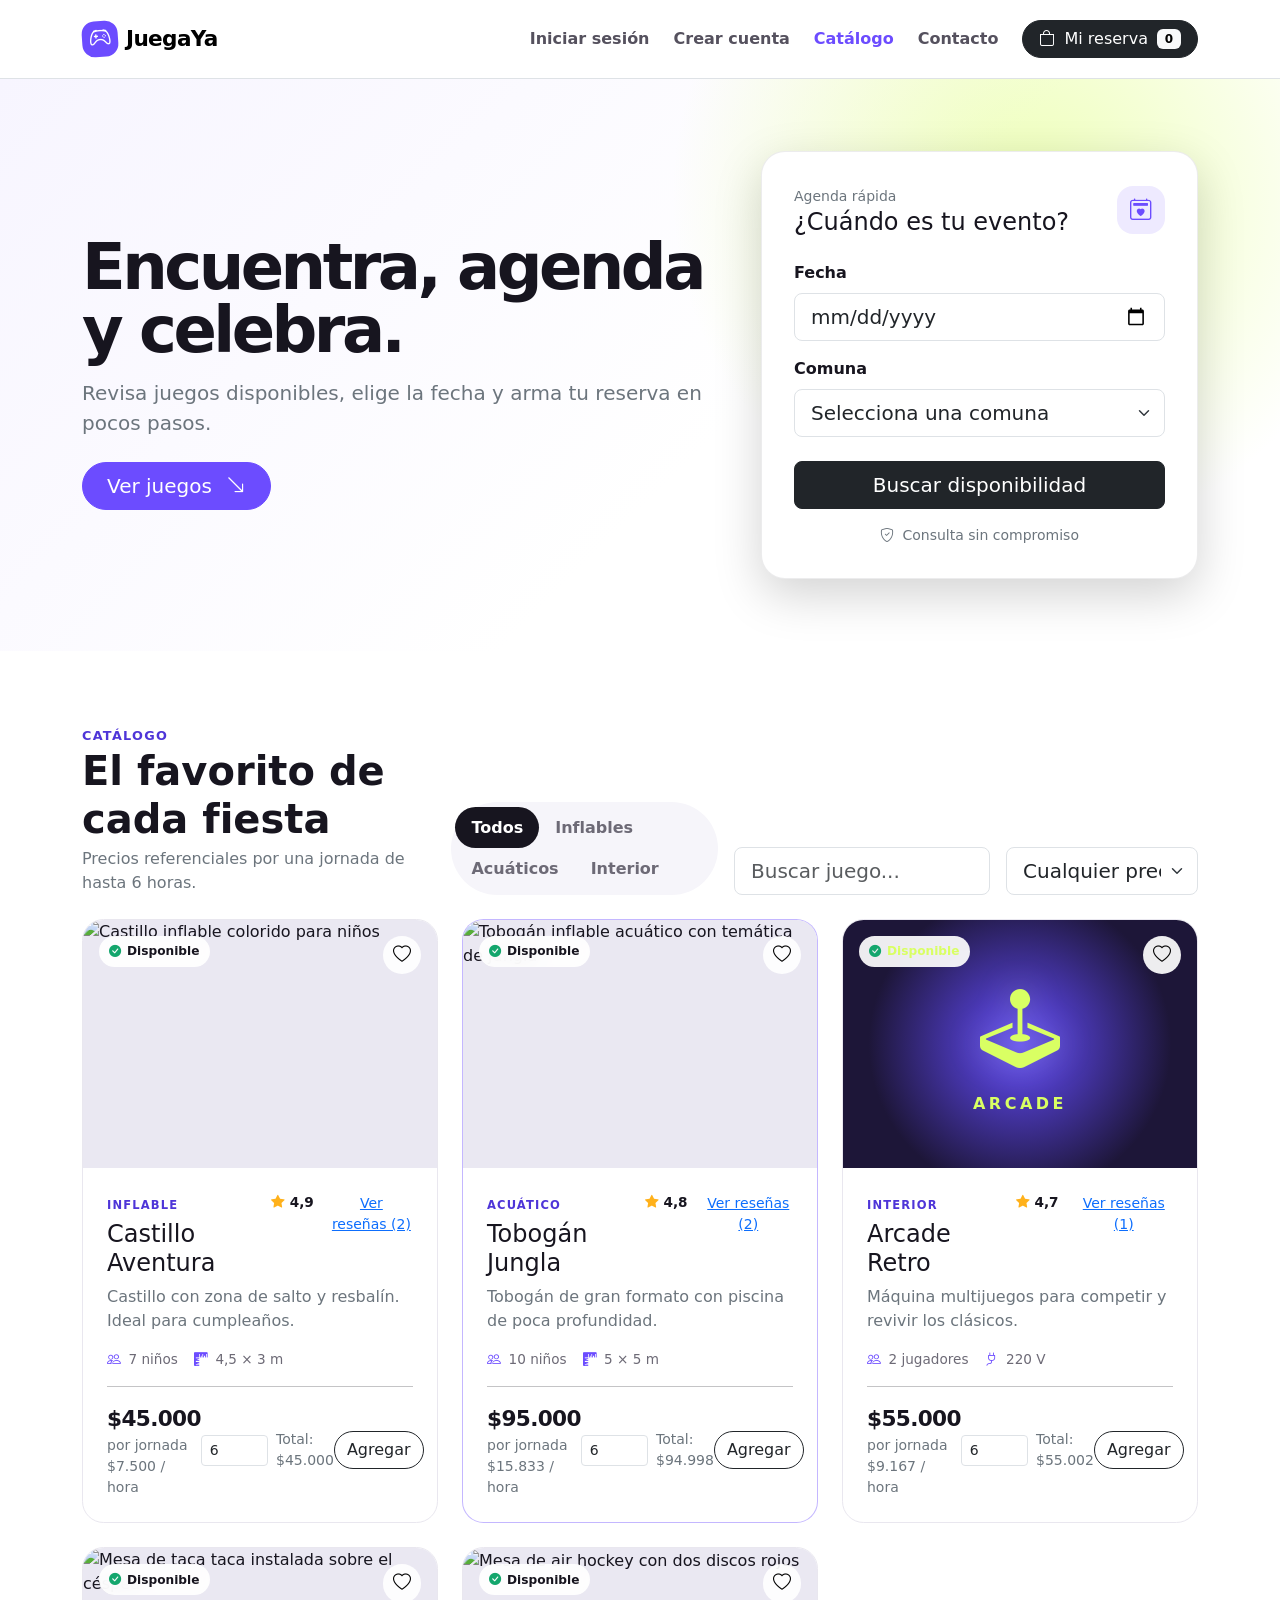
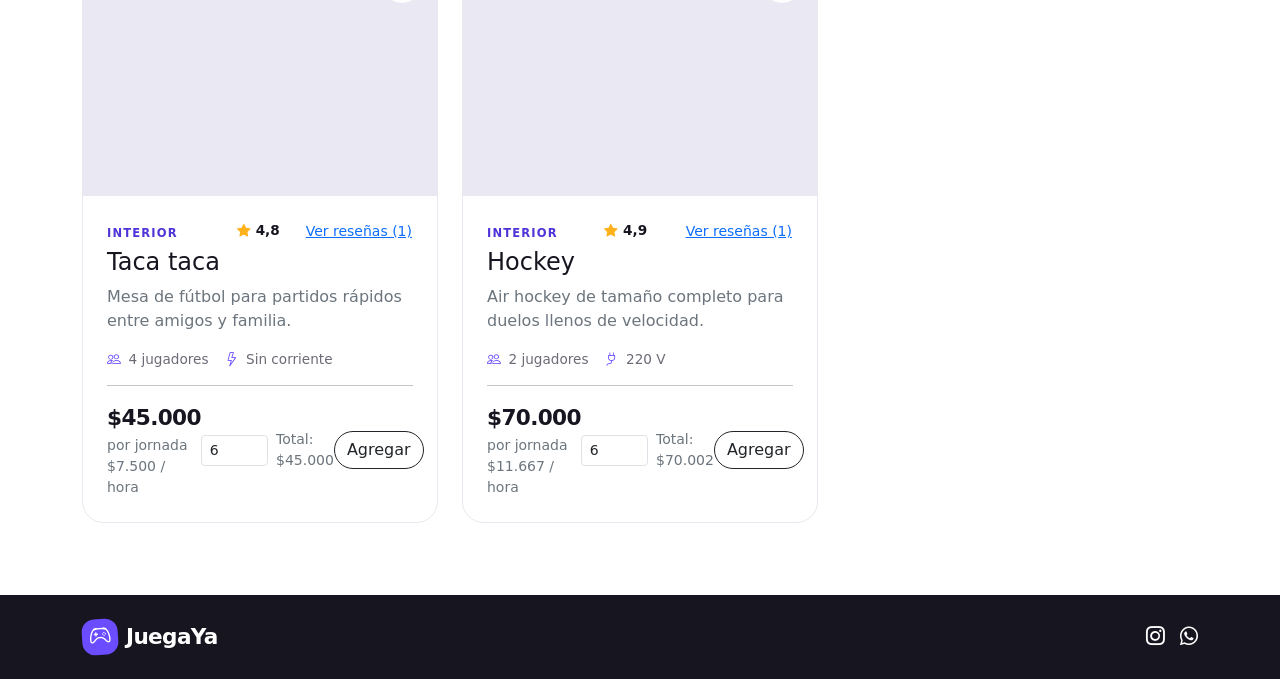
==== catalogo.html @ f8f7a723 "Add files via upload" ====
<!doctype html>
<html lang="es">
<head>
  <meta charset="utf-8">
  <meta name="viewport" content="width=device-width, initial-scale=1">
  <meta name="description" content="Catálogo y agenda de juegos para fiestas y eventos.">
  <title>Catálogo | JuegaYa</title>
  <link rel="icon" type="image/svg+xml" href="data:image/svg+xml,%3Csvg xmlns='http://www.w3.org/2000/svg' viewBox='0 0 64 64'%3E%3Crect width='64' height='64' rx='16' fill='%236c4cff'/%3E%3Cpath d='M18 38c0-10 6-17 14-17s14 7 14 17c0 7-5 9-9 4l-3-4h-4l-3 4c-4 5-9 3-9-4Z' fill='white'/%3E%3Ccircle cx='26' cy='31' r='2' fill='%236c4cff'/%3E%3Cpath d='M39 29v5m-2.5-2.5h5' stroke='%236c4cff' stroke-width='2.5' stroke-linecap='round'/%3E%3C/svg%3E">
  <link href="https://cdn.jsdelivr.net/npm/bootstrap@5.3.8/dist/css/bootstrap.min.css" rel="stylesheet">
  <link href="https://cdn.jsdelivr.net/npm/bootstrap-icons@1.13.1/font/bootstrap-icons.min.css" rel="stylesheet">
  <link rel="stylesheet" href="css/styles.css">
</head>
<body>
  <nav class="navbar navbar-expand-lg navbar-light bg-white sticky-top border-bottom">
    <div class="container py-2">
      <a class="navbar-brand d-flex align-items-center gap-2 fw-bold" href="catalogo.html#inicio">
        <span class="brand-mark"><i class="bi bi-controller"></i></span>JuegaYa
      </a>
      <button class="navbar-toggler" type="button" data-bs-toggle="collapse" data-bs-target="#menuPrincipal" aria-controls="menuPrincipal" aria-expanded="false" aria-label="Abrir menú">
        <span class="navbar-toggler-icon"></span>
      </button>
      <div class="collapse navbar-collapse" id="menuPrincipal">
        <ul class="navbar-nav ms-auto me-lg-3 gap-lg-2">
          <li class="nav-item"><a class="nav-link" href="iniciar-sesion.html">Iniciar sesión</a></li>
          <li class="nav-item"><a class="nav-link" href="crear-cuenta.html">Crear cuenta</a></li>
          <li class="nav-item"><a class="nav-link active" href="catalogo.html#catalogo">Catálogo</a></li>
          <li class="nav-item"><a class="nav-link" href="catalogo.html#contacto">Contacto</a></li>
        </ul>
        <button class="btn btn-dark rounded-pill px-3" type="button" data-bs-toggle="offcanvas" data-bs-target="#carrito" aria-controls="carrito">
          <i class="bi bi-bag me-1"></i> Mi reserva <span class="badge text-bg-light ms-1" id="contadorCarrito">0</span>
        </button>
      </div>
    </div>
  </nav>

  <main id="inicio">
    <section class="hero-section">
      <div class="container py-5">
        <div class="row align-items-center g-5 py-lg-4">
          <div class="col-lg-7">
            <h1 class="display-3 fw-bold mt-3 mb-3">Encuentra, agenda<br>y celebra.</h1>
            <p class="lead text-secondary mb-4">Revisa juegos disponibles, elige la fecha y arma tu reserva en pocos pasos.</p>
            <a class="btn btn-primary btn-lg rounded-pill px-4" href="#catalogo">Ver juegos <i class="bi bi-arrow-down-right ms-2"></i></a>
          </div>
          <div class="col-lg-5">
            <div class="availability-card shadow-lg">
              <div class="d-flex align-items-center justify-content-between mb-4">
                <div>
                  <small class="text-secondary">Agenda rápida</small>
                  <h2 class="h4 mb-0">¿Cuándo es tu evento?</h2>
                </div>
                <span class="calendar-icon"><i class="bi bi-calendar2-heart"></i></span>
              </div>
              <label for="fechaEvento" class="form-label fw-semibold">Fecha</label>
              <input type="date" class="form-control form-control-lg mb-3" id="fechaEvento">
              <label for="comunaEvento" class="form-label fw-semibold">Comuna</label>
              <select class="form-select form-select-lg mb-4" id="comunaEvento">
                <option value="">Selecciona una comuna</option>
                <option>Concepcion</option><option>Talcahuano</option><option>Hualpen</option><option>San Pedro De la Paz</option><option>Chiguayante</option><option>Penco</option>
              </select>
              <button class="btn btn-dark w-100 btn-lg" id="buscarDisponibilidad">Buscar disponibilidad</button>
              <p class="small text-secondary text-center mb-0 mt-3"><i class="bi bi-shield-check me-1"></i> Consulta sin compromiso</p>
            </div>
          </div>
        </div>
      </div>
    </section>

    <section class="py-5" id="catalogo">
      <div class="container py-lg-4">
        <div class="d-flex flex-column flex-lg-row justify-content-between align-items-lg-end gap-3 mb-4">
          <div>
            <span class="section-kicker">CATÁLOGO</span>
            <h2 class="display-6 fw-bold mb-1">El favorito de cada fiesta</h2>
            <p class="text-secondary mb-0">Precios referenciales por una jornada de hasta 6 horas.</p>
          </div>
          <div class="filter-pills" role="group" aria-label="Filtrar juegos por categoría">
            <button class="btn filter-btn active" data-filter="todos">Todos</button>
            <button class="btn filter-btn" data-filter="inflables">Inflables</button>
            <button class="btn filter-btn" data-filter="acuaticos">Acuáticos</button>
            <button class="btn filter-btn" data-filter="interior">Interior</button>
          </div>
        </div>

        <div class="row g-4" id="listaJuegos">
          <div class="col-md-6 col-xl-4 game-item" data-category="inflables">
            <article class="game-card h-100">
              <div class="game-image-wrap">
                <img src="https://inflablesmidas.cl/attachments/Image/plaza-2022.jpg" class="game-image" alt="Castillo inflable colorido para niños">
                <span class="status-badge"><i class="bi bi-check-circle-fill"></i> Disponible</span>
                <button class="favorite-btn" aria-label="Agregar Castillo Aventura a favoritos"><i class="bi bi-heart"></i></button>
              </div>
              <div class="p-4">
                <div class="d-flex justify-content-between align-items-start gap-2">
                  <div><span class="game-type">INFLABLE</span><h3 class="h4 mt-1 mb-2">Castillo Aventura</h3></div>
                  <span class="rating"><i class="bi bi-star-fill"></i> 4,9</span>
                </div>
                <p class="text-secondary">Castillo con zona de salto y resbalín. Ideal para cumpleaños.</p>
                <div class="game-meta"><span><i class="bi bi-people"></i> 7 niños</span><span><i class="bi bi-rulers"></i> 4,5 × 3 m</span></div>
                <hr>
                <div class="d-flex justify-content-between align-items-center">
                  <div><span class="price">$45.000</span><small class="text-secondary d-block">por jornada</small></div>
                  <button class="btn btn-outline-dark rounded-pill add-btn" data-id="castillo" data-name="Castillo Aventura" data-price="45000">Agregar</button>
                </div>
              </div>
            </article>
          </div>

          <div class="col-md-6 col-xl-4 game-item" data-category="acuaticos inflables">
            <article class="game-card h-100 featured-card">
              <div class="game-image-wrap">
                <img src="https://rentaparty.cl/wp-content/uploads/2025/10/1000589305-1024x1024.jpg" class="game-image" alt="Tobogán inflable acuático con temática de jungla">
                <span class="status-badge"><i class="bi bi-check-circle-fill"></i> Disponible</span>
                <button class="favorite-btn" aria-label="Agregar Tobogán Jungla a favoritos"><i class="bi bi-heart"></i></button>
              </div>
              <div class="p-4">
                <div class="d-flex justify-content-between align-items-start gap-2">
                  <div><span class="game-type">ACUÁTICO</span><h3 class="h4 mt-1 mb-2">Tobogán Jungla</h3></div>
                  <span class="rating"><i class="bi bi-star-fill"></i> 4,8</span>
                </div>
                <p class="text-secondary">Tobogán de gran formato con piscina de poca profundidad.</p>
                <div class="game-meta"><span><i class="bi bi-people"></i> 10 niños</span><span><i class="bi bi-rulers"></i> 5 × 5 m</span></div>
                <hr>
                <div class="d-flex justify-content-between align-items-center">
                  <div><span class="price">$95.000</span><small class="text-secondary d-block">por jornada</small></div>
                  <button class="btn btn-outline-dark rounded-pill add-btn" data-id="tobogan" data-name="Tobogán Jungla" data-price="95000">Agregar</button>
                </div>
              </div>
            </article>
          </div>

          <div class="col-md-6 col-xl-4 game-item" data-category="interior">
            <article class="game-card h-100">
              <div class="game-image-wrap arcade-visual" role="img" aria-label="Máquina arcade de juegos retro">
                <i class="bi bi-joystick"></i><span>ARCADE</span>
                <span class="status-badge"><i class="bi bi-check-circle-fill"></i> Disponible</span>
                <button class="favorite-btn" aria-label="Agregar Arcade Retro a favoritos"><i class="bi bi-heart"></i></button>
              </div>
              <div class="p-4">
                <div class="d-flex justify-content-between align-items-start gap-2">
                  <div><span class="game-type">INTERIOR</span><h3 class="h4 mt-1 mb-2">Arcade Retro</h3></div>
                  <span class="rating"><i class="bi bi-star-fill"></i> 4,7</span>
                </div>
                <p class="text-secondary">Máquina multijuegos para competir y revivir los clásicos.</p>
                <div class="game-meta"><span><i class="bi bi-people"></i> 2 jugadores</span><span><i class="bi bi-plug"></i> 220 V</span></div>
                <hr>
                <div class="d-flex justify-content-between align-items-center">
                  <div><span class="price">$55.000</span><small class="text-secondary d-block">por jornada</small></div>
                  <button class="btn btn-outline-dark rounded-pill add-btn" data-id="arcade" data-name="Arcade Retro" data-price="55000">Agregar</button>
                </div>
              </div>
            </article>
          </div>

          <div class="col-md-6 col-xl-4 game-item" data-category="interior">
            <article class="game-card h-100">
              <div class="game-image-wrap">
                <img src="https://colinainflables.imgix.net/producto/img_683a096bee7b25_97896834.jpg?fit=crop&amp;fm=webp&amp;h=600&amp;lossless=true&amp;q=25&amp;w=600" class="game-image" alt="Mesa de taca taca instalada sobre el césped">
                <span class="status-badge"><i class="bi bi-check-circle-fill"></i> Disponible</span>
                <button class="favorite-btn" aria-label="Agregar Taca taca a favoritos"><i class="bi bi-heart"></i></button>
              </div>
              <div class="p-4">
                <div class="d-flex justify-content-between align-items-start gap-2">
                  <div><span class="game-type">INTERIOR</span><h3 class="h4 mt-1 mb-2">Taca taca</h3></div>
                  <span class="rating"><i class="bi bi-star-fill"></i> 4,8</span>
                </div>
                <p class="text-secondary">Mesa de fútbol para partidos rápidos entre amigos y familia.</p>
                <div class="game-meta"><span><i class="bi bi-people"></i> 4 jugadores</span><span><i class="bi bi-lightning"></i> Sin corriente</span></div>
                <hr>
                <div class="d-flex justify-content-between align-items-center">
                  <div><span class="price">$45.000</span><small class="text-secondary d-block">por jornada</small></div>
                  <button class="btn btn-outline-dark rounded-pill add-btn" data-id="taca-taca" data-name="Taca taca" data-price="45000">Agregar</button>
                </div>
              </div>
            </article>
          </div>

          <div class="col-md-6 col-xl-4 game-item" data-category="interior">
            <article class="game-card h-100">
              <div class="game-image-wrap">
                <img src="https://www.juegosbabymandi.cl/img/air-hockey-grande.jpg" class="game-image" alt="Mesa de air hockey con dos discos rojos">
                <span class="status-badge"><i class="bi bi-check-circle-fill"></i> Disponible</span>
                <button class="favorite-btn" aria-label="Agregar Hockey a favoritos"><i class="bi bi-heart"></i></button>
              </div>
              <div class="p-4">
                <div class="d-flex justify-content-between align-items-start gap-2">
                  <div><span class="game-type">INTERIOR</span><h3 class="h4 mt-1 mb-2">Hockey</h3></div>
                  <span class="rating"><i class="bi bi-star-fill"></i> 4,9</span>
                </div>
                <p class="text-secondary">Air hockey de tamaño completo para duelos llenos de velocidad.</p>
                <div class="game-meta"><span><i class="bi bi-people"></i> 2 jugadores</span><span><i class="bi bi-plug"></i> 220 V</span></div>
                <hr>
                <div class="d-flex justify-content-between align-items-center">
                  <div><span class="price">$70.000</span><small class="text-secondary d-block">por jornada</small></div>
                  <button class="btn btn-outline-dark rounded-pill add-btn" data-id="hockey" data-name="Hockey" data-price="70000">Agregar</button>
                </div>
              </div>
            </article>
          </div>
        </div>

        <div class="empty-state d-none" id="sinResultados"><i class="bi bi-search"></i><h3>No hay juegos en esta categoría</h3><p>Prueba con otro filtro.</p></div>
      </div>
    </section>
  </main>

  <footer class="py-4" id="contacto"><div class="container d-flex justify-content-between align-items-center gap-3"><a class="navbar-brand d-flex align-items-center gap-2 fw-bold text-white" href="catalogo.html#inicio"><span class="brand-mark"><i class="bi bi-controller"></i></span>JuegaYa</a><div class="d-flex gap-3"><a href="#" aria-label="Instagram"><i class="bi bi-instagram"></i></a><a href="#" aria-label="WhatsApp"><i class="bi bi-whatsapp"></i></a></div></div></footer>

  <div class="offcanvas offcanvas-end" tabindex="-1" id="carrito" aria-labelledby="carritoTitulo">
    <div class="offcanvas-header border-bottom"><div><small class="text-secondary">RESUMEN</small><h2 class="offcanvas-title h4" id="carritoTitulo">Mi reserva</h2></div><button type="button" class="btn-close" data-bs-dismiss="offcanvas" aria-label="Cerrar"></button></div>
    <div class="offcanvas-body d-flex flex-column">
      <div class="cart-context" id="datosEvento"><i class="bi bi-calendar2"></i><span>Elige una fecha para ver disponibilidad</span></div>
      <div class="flex-grow-1 py-3" id="itemsCarrito"><div class="cart-empty text-center py-5"><i class="bi bi-bag"></i><h3 class="h5 mt-3">Tu reserva está vacía</h3><p class="text-secondary">Agrega un juego desde el catálogo.</p></div></div>
      <div class="cart-total border-top pt-3">
        <div class="d-flex justify-content-between mb-1"><span>Subtotal</span><strong id="subtotalCarrito">$0</strong></div>
        <small class="text-secondary">El transporte se calcula según la comuna.</small>
        <button class="btn btn-primary btn-lg w-100 mt-3" id="confirmarReserva" disabled>Solicitar reserva</button>
        <a href="detalle-compra.html" class="btn btn-outline-dark w-100 mt-2">Ver detalle de compra</a>
      </div>
    </div>
  </div>

  <div class="toast-container position-fixed bottom-0 end-0 p-3"><div id="appToast" class="toast" role="status" aria-live="polite" aria-atomic="true"><div class="toast-body d-flex align-items-center gap-2"><i class="bi bi-check-circle-fill text-success"></i><span id="toastMensaje">Juego agregado</span></div></div></div>

  <script src="https://cdn.jsdelivr.net/npm/bootstrap@5.3.8/dist/js/bootstrap.bundle.min.js"></script>
  <script src="js/app.js"></script>
</body>
</html>
---- css/styles.css ----
:root {
  --brand: #6c4cff;
  --brand-dark: #4e35d8;
  --ink: #17151f;
  --muted: #6d6a76;
  --surface: #f6f5fa;
  --lime: #d9ff63;
}

html {
  scroll-behavior: smooth;
}

body {
  color: var(--ink);
  font-family: Inter, ui-sans-serif, system-ui, -apple-system, "Segoe UI", sans-serif;
  background: #fff;
}

.navbar-brand {
  letter-spacing: -.03em;
  font-size: 1.35rem;
}

.brand-mark {
  width: 2.25rem;
  height: 2.25rem;
  display: inline-grid;
  place-items: center;
  border-radius: .8rem;
  color: #fff;
  background: var(--brand);
  transform: rotate(-4deg);
}

.nav-link {
  font-weight: 600;
  color: #55515e;
}

.nav-link:hover,
.nav-link.active {
  color: var(--brand) !important;
}

.hero-section {
  overflow: hidden;
  background: radial-gradient(circle at 80% 20%, rgba(217, 255, 99, .45), transparent 22rem), linear-gradient(135deg, #f7f5ff 0%, #fff 58%);
}

.hero-section h1 {
  letter-spacing: -.055em;
  line-height: .98;
}

.section-kicker {
  color: var(--brand-dark);
  font-weight: 800;
  font-size: .8rem;
  letter-spacing: .1em;
}

.btn-primary {
  --bs-btn-bg: var(--brand);
  --bs-btn-border-color: var(--brand);
  --bs-btn-hover-bg: var(--brand-dark);
  --bs-btn-hover-border-color: var(--brand-dark);
}

.availability-card {
  position: relative;
  padding: 2rem;
  border-radius: 1.5rem;
  background: #fff;
  border: 1px solid rgba(23, 21, 31, .08);
}

.availability-card::after {
  content: "";
  position: absolute;
  z-index: -1;
  inset: 1.25rem -1rem -1rem 1.25rem;
  border-radius: 1.5rem;
  background: var(--brand);
  transform: rotate(2deg);
}

.calendar-icon {
  width: 3rem;
  height: 3rem;
  display: grid;
  place-items: center;
  border-radius: 1rem;
  color: var(--brand);
  background: #eeeaff;
  font-size: 1.35rem;
}

.form-control:focus,
.form-select:focus {
  border-color: rgba(108, 76, 255, .5);
  box-shadow: 0 0 0 .25rem rgba(108, 76, 255, .12);
}

.filter-pills {
  display: flex;
  flex-wrap: wrap;
  padding: .3rem;
  background: var(--surface);
  border-radius: 999px;
}

.filter-btn {
  border: 0;
  border-radius: 999px;
  padding: .55rem 1rem;
  font-weight: 650;
  color: var(--muted);
}

.filter-btn.active {
  color: #fff;
  background: var(--ink);
}

.game-card {
  overflow: hidden;
  background: #fff;
  border: 1px solid #e9e7ef;
  border-radius: 1.35rem;
  transition: transform .2s ease, box-shadow .2s ease;
}

.game-card:hover {
  transform: translateY(-5px);
  box-shadow: 0 1rem 2.5rem rgba(31, 25, 55, .12);
}

.featured-card {
  border-color: rgba(108, 76, 255, .4);
}

.game-image-wrap {
  position: relative;
  height: 15.5rem;
  overflow: hidden;
  background: #eae8f2;
}

.game-image {
  width: 100%;
  height: 100%;
  object-fit: cover;
  transition: transform .4s ease;
}

.game-card:hover .game-image {
  transform: scale(1.035);
}

.status-badge {
  position: absolute;
  top: 1rem;
  left: 1rem;
  display: inline-flex;
  gap: .35rem;
  align-items: center;
  padding: .4rem .65rem;
  border-radius: 999px;
  background: rgba(255, 255, 255, .92);
  backdrop-filter: blur(8px);
  font-size: .76rem;
  font-weight: 750;
}

.status-badge i {
  color: #14a66d;
}

.favorite-btn {
  position: absolute;
  top: 1rem;
  right: 1rem;
  width: 2.4rem;
  height: 2.4rem;
  border: 0;
  border-radius: 50%;
  background: rgba(255, 255, 255, .92);
  font-size: 1.1rem;
}

.favorite-btn.active {
  color: #e83e70;
}

.arcade-visual {
  display: flex;
  flex-direction: column;
  justify-content: center;
  align-items: center;
  color: var(--lime);
  background: radial-gradient(circle at center, #644cff, #1d1638 70%);
}

.arcade-visual>i {
  font-size: 5rem;
  filter: drop-shadow(0 0 1rem rgba(217, 255, 99, .25));
}

.arcade-visual>span:not(.status-badge) {
  font-weight: 900;
  letter-spacing: .22em;
}

.game-type {
  color: var(--brand-dark);
  font-size: .72rem;
  font-weight: 850;
  letter-spacing: .1em;
}

.rating {
  white-space: nowrap;
  font-size: .85rem;
  font-weight: 700;
}

.rating i {
  color: #ffb11b;
}

.game-meta {
  display: flex;
  flex-wrap: wrap;
  gap: 1rem;
  color: var(--muted);
  font-size: .85rem;
}

.game-meta i {
  color: var(--brand);
  margin-right: .2rem;
}

.price {
  font-size: 1.35rem;
  font-weight: 850;
  letter-spacing: -.03em;
}

footer {
  color: #c8c4d0;
  background: var(--ink);
}

footer a:not(.navbar-brand) {
  color: #fff;
  font-size: 1.15rem;
}

.offcanvas {
  --bs-offcanvas-width: min(430px, 100vw);
}

.cart-context {
  display: flex;
  gap: .65rem;
  align-items: center;
  padding: .8rem 1rem;
  border-radius: .85rem;
  color: #554f64;
  background: var(--surface);
  font-size: .9rem;
}

.cart-empty>i {
  font-size: 2.5rem;
  color: #bab5c7;
}

.cart-item {
  display: flex;
  align-items: center;
  justify-content: space-between;
  gap: 1rem;
  padding: 1rem 0;
  border-bottom: 1px solid #eeeaf3;
}

.remove-item {
  border: 0;
  color: #908a9b;
  background: transparent;
}

.empty-state {
  padding: 4rem 1rem;
  text-align: center;
  color: var(--muted);
}

.empty-state i {
  font-size: 2.5rem;
}

.toast {
  border: 0;
  box-shadow: 0 .75rem 2rem rgba(23, 21, 31, .16);
}

@media (max-width: 767.98px) {
  .hero-section h1 {
    font-size: clamp(3rem, 15vw, 4.5rem);
  }

  .availability-card {
    padding: 1.3rem;
  }

  .availability-card::after {
    display: none;
  }

  .filter-pills {
    width: 100%;
    overflow-x: auto;
    flex-wrap: nowrap;
  }

  .filter-btn {
    flex: 0 0 auto;
  }

  .game-image-wrap {
    height: 13rem;
  }
}

@media (prefers-reduced-motion: reduce) {
  html {
    scroll-behavior: auto;
  }

  *,
  *::before,
  *::after {
    transition: none !important;
  }
}
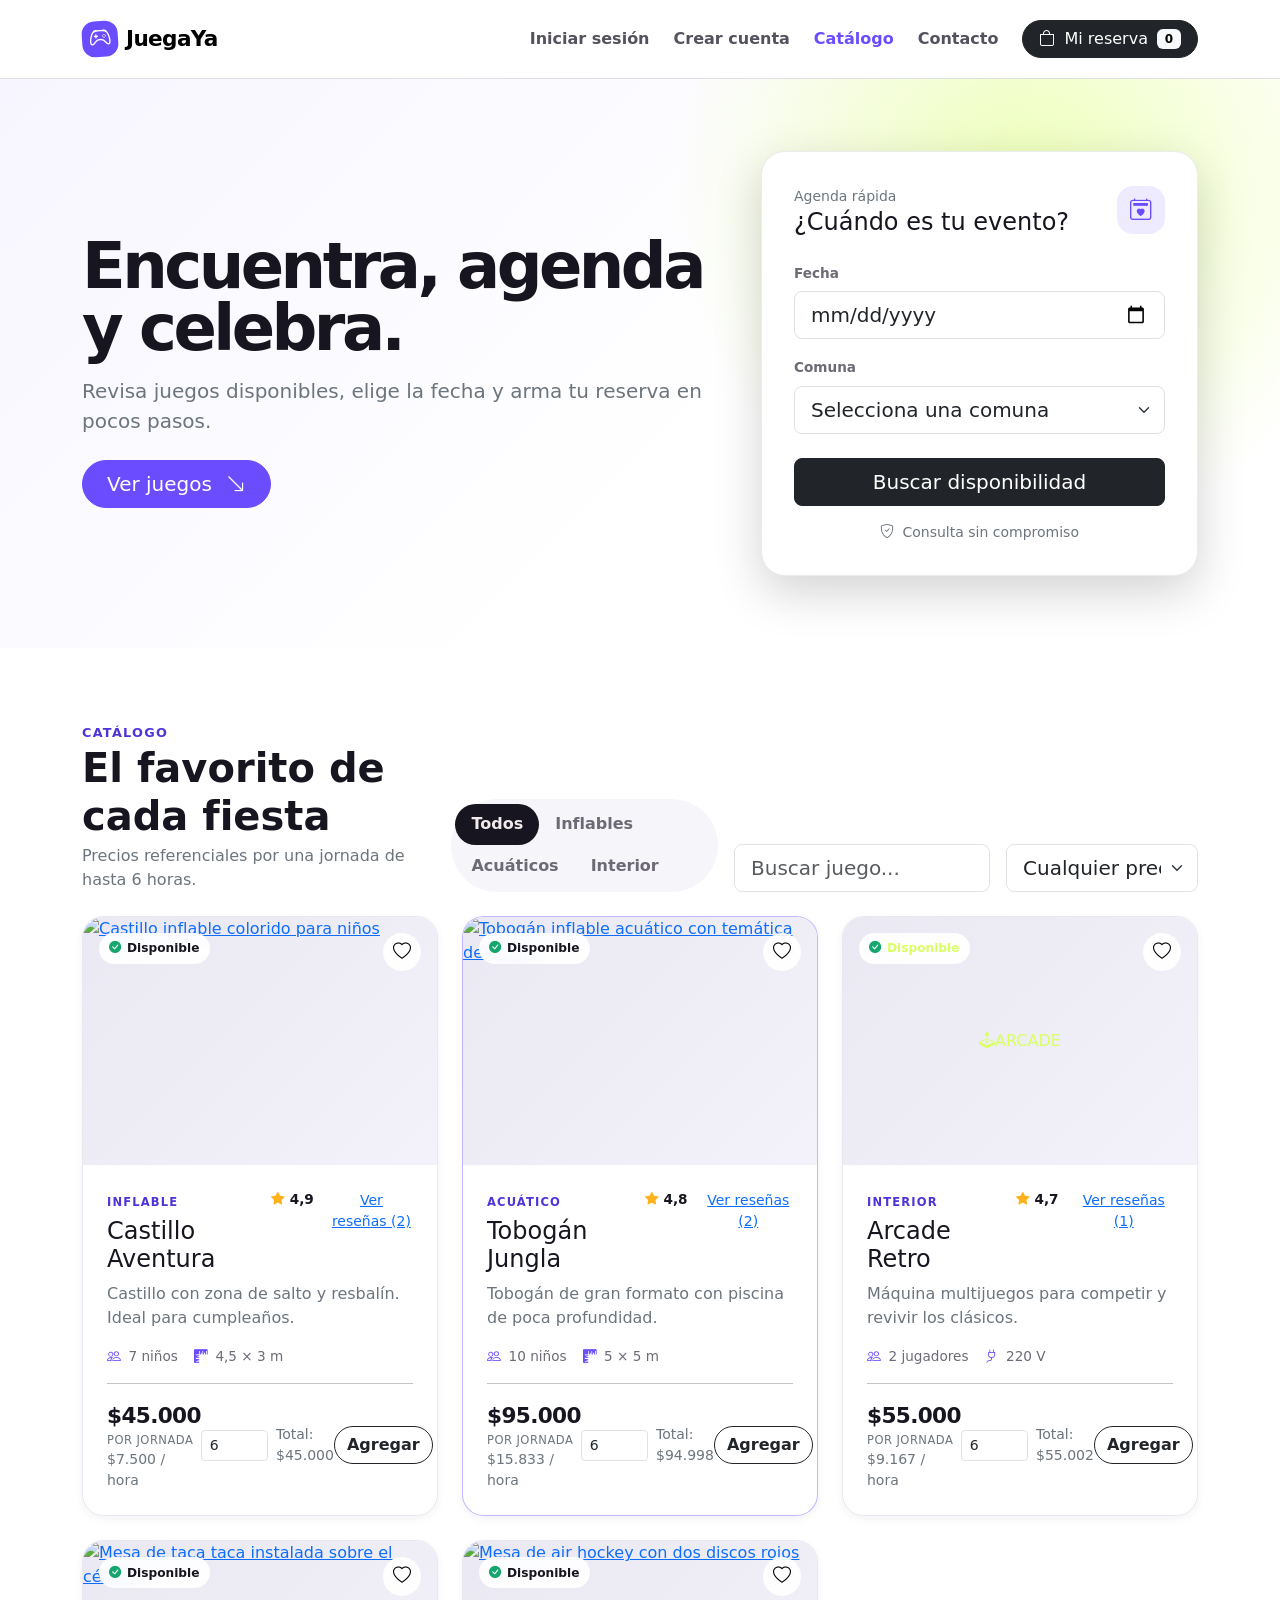
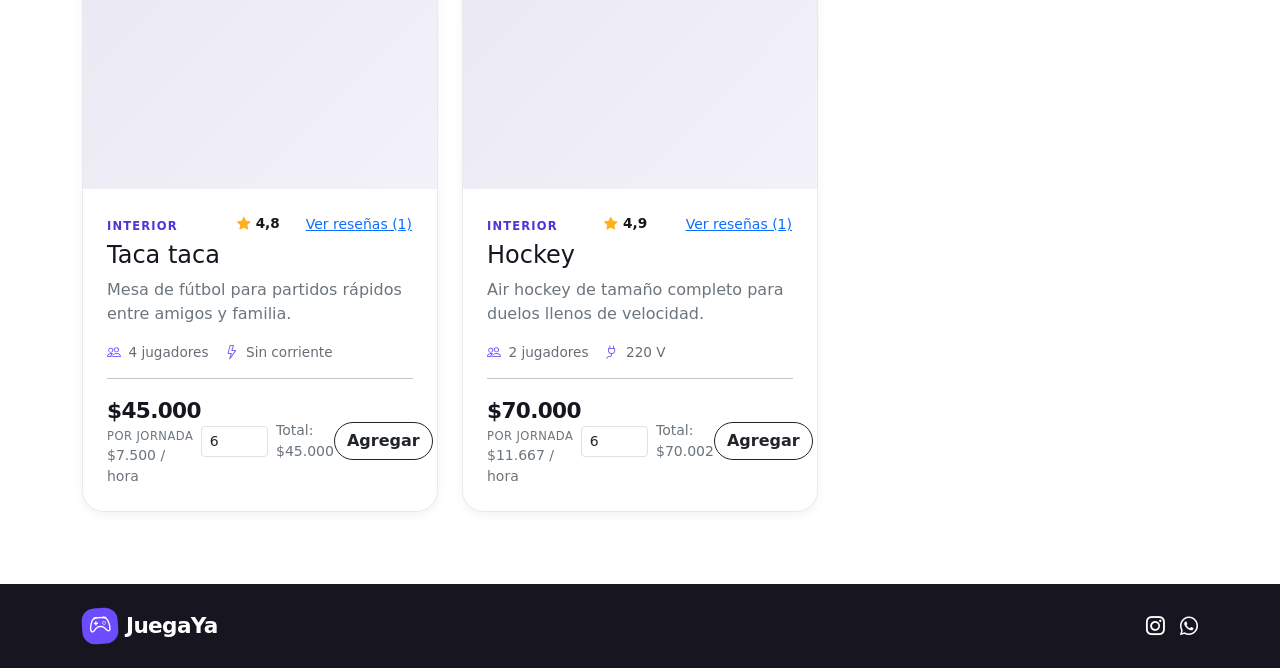
==== commit 24b0782e: "agregar detalle producto" ====
--- a/catalogo.html
+++ b/catalogo.html
@@ -83,16 +83,18 @@
         </div>
 
         <div class="row g-4" id="listaJuegos">
-          <div class="col-md-6 col-xl-4 game-item" data-category="inflables">
-            <article class="game-card h-100">
-              <div class="game-image-wrap">
-                <img src="https://inflablesmidas.cl/attachments/Image/plaza-2022.jpg" class="game-image" alt="Castillo inflable colorido para niños">
+          <div class="col-md-6 col-xl-4 game-item" id="juego-castillo" data-category="inflables">
+            <article class="game-card h-100">
+              <div class="game-image-wrap">
+                <a href="detalle-producto.html?id=castillo" aria-label="Ver detalle de Castillo Aventura">
+                  <img src="https://inflablesmidas.cl/attachments/Image/plaza-2022.jpg" class="game-image" alt="Castillo inflable colorido para niños">
+                </a>
                 <span class="status-badge"><i class="bi bi-check-circle-fill"></i> Disponible</span>
                 <button class="favorite-btn" aria-label="Agregar Castillo Aventura a favoritos"><i class="bi bi-heart"></i></button>
               </div>
               <div class="p-4">
                 <div class="d-flex justify-content-between align-items-start gap-2">
-                  <div><span class="game-type">INFLABLE</span><h3 class="h4 mt-1 mb-2">Castillo Aventura</h3></div>
+                  <div><span class="game-type">INFLABLE</span><h3 class="h4 mt-1 mb-2"><a href="detalle-producto.html?id=castillo" class="text-reset text-decoration-none">Castillo Aventura</a></h3></div>
                   <span class="rating"><i class="bi bi-star-fill"></i> 4,9</span>
                 </div>
                 <p class="text-secondary">Castillo con zona de salto y resbalín. Ideal para cumpleaños.</p>
@@ -106,16 +108,18 @@
             </article>
           </div>
 
-          <div class="col-md-6 col-xl-4 game-item" data-category="acuaticos inflables">
+          <div class="col-md-6 col-xl-4 game-item" id="juego-tobogan" data-category="acuaticos inflables">
             <article class="game-card h-100 featured-card">
               <div class="game-image-wrap">
-                <img src="https://rentaparty.cl/wp-content/uploads/2025/10/1000589305-1024x1024.jpg" class="game-image" alt="Tobogán inflable acuático con temática de jungla">
+                <a href="detalle-producto.html?id=tobogan" aria-label="Ver detalle de Tobogán Jungla">
+                  <img src="https://rentaparty.cl/wp-content/uploads/2025/10/1000589305-1024x1024.jpg" class="game-image" alt="Tobogán inflable acuático con temática de jungla">
+                </a>
                 <span class="status-badge"><i class="bi bi-check-circle-fill"></i> Disponible</span>
                 <button class="favorite-btn" aria-label="Agregar Tobogán Jungla a favoritos"><i class="bi bi-heart"></i></button>
               </div>
               <div class="p-4">
                 <div class="d-flex justify-content-between align-items-start gap-2">
-                  <div><span class="game-type">ACUÁTICO</span><h3 class="h4 mt-1 mb-2">Tobogán Jungla</h3></div>
+                  <div><span class="game-type">ACUÁTICO</span><h3 class="h4 mt-1 mb-2"><a href="detalle-producto.html?id=tobogan" class="text-reset text-decoration-none">Tobogán Jungla</a></h3></div>
                   <span class="rating"><i class="bi bi-star-fill"></i> 4,8</span>
                 </div>
                 <p class="text-secondary">Tobogán de gran formato con piscina de poca profundidad.</p>
@@ -129,16 +133,18 @@
             </article>
           </div>
 
-          <div class="col-md-6 col-xl-4 game-item" data-category="interior">
+          <div class="col-md-6 col-xl-4 game-item" id="juego-arcade" data-category="interior">
             <article class="game-card h-100">
               <div class="game-image-wrap arcade-visual" role="img" aria-label="Máquina arcade de juegos retro">
-                <i class="bi bi-joystick"></i><span>ARCADE</span>
+                <a href="detalle-producto.html?id=arcade" class="text-reset text-decoration-none" aria-label="Ver detalle de Arcade Retro">
+                  <i class="bi bi-joystick"></i><span>ARCADE</span>
+                </a>
                 <span class="status-badge"><i class="bi bi-check-circle-fill"></i> Disponible</span>
                 <button class="favorite-btn" aria-label="Agregar Arcade Retro a favoritos"><i class="bi bi-heart"></i></button>
               </div>
               <div class="p-4">
                 <div class="d-flex justify-content-between align-items-start gap-2">
-                  <div><span class="game-type">INTERIOR</span><h3 class="h4 mt-1 mb-2">Arcade Retro</h3></div>
+                  <div><span class="game-type">INTERIOR</span><h3 class="h4 mt-1 mb-2"><a href="detalle-producto.html?id=arcade" class="text-reset text-decoration-none">Arcade Retro</a></h3></div>
                   <span class="rating"><i class="bi bi-star-fill"></i> 4,7</span>
                 </div>
                 <p class="text-secondary">Máquina multijuegos para competir y revivir los clásicos.</p>
@@ -152,16 +158,18 @@
             </article>
           </div>
 
-          <div class="col-md-6 col-xl-4 game-item" data-category="interior">
-            <article class="game-card h-100">
-              <div class="game-image-wrap">
-                <img src="https://colinainflables.imgix.net/producto/img_683a096bee7b25_97896834.jpg?fit=crop&amp;fm=webp&amp;h=600&amp;lossless=true&amp;q=25&amp;w=600" class="game-image" alt="Mesa de taca taca instalada sobre el césped">
+          <div class="col-md-6 col-xl-4 game-item" id="juego-taca-taca" data-category="interior">
+            <article class="game-card h-100">
+              <div class="game-image-wrap">
+                <a href="detalle-producto.html?id=taca-taca" aria-label="Ver detalle de Taca taca">
+                  <img src="https://colinainflables.imgix.net/producto/img_683a096bee7b25_97896834.jpg?fit=crop&amp;fm=webp&amp;h=600&amp;lossless=true&amp;q=25&amp;w=600" class="game-image" alt="Mesa de taca taca instalada sobre el césped">
+                </a>
                 <span class="status-badge"><i class="bi bi-check-circle-fill"></i> Disponible</span>
                 <button class="favorite-btn" aria-label="Agregar Taca taca a favoritos"><i class="bi bi-heart"></i></button>
               </div>
               <div class="p-4">
                 <div class="d-flex justify-content-between align-items-start gap-2">
-                  <div><span class="game-type">INTERIOR</span><h3 class="h4 mt-1 mb-2">Taca taca</h3></div>
+                  <div><span class="game-type">INTERIOR</span><h3 class="h4 mt-1 mb-2"><a href="detalle-producto.html?id=taca-taca" class="text-reset text-decoration-none">Taca taca</a></h3></div>
                   <span class="rating"><i class="bi bi-star-fill"></i> 4,8</span>
                 </div>
                 <p class="text-secondary">Mesa de fútbol para partidos rápidos entre amigos y familia.</p>
@@ -175,16 +183,18 @@
             </article>
           </div>
 
-          <div class="col-md-6 col-xl-4 game-item" data-category="interior">
-            <article class="game-card h-100">
-              <div class="game-image-wrap">
-                <img src="https://www.juegosbabymandi.cl/img/air-hockey-grande.jpg" class="game-image" alt="Mesa de air hockey con dos discos rojos">
+          <div class="col-md-6 col-xl-4 game-item" id="juego-hockey" data-category="interior">
+            <article class="game-card h-100">
+              <div class="game-image-wrap">
+                <a href="detalle-producto.html?id=hockey" aria-label="Ver detalle de Hockey">
+                  <img src="https://www.juegosbabymandi.cl/img/air-hockey-grande.jpg" class="game-image" alt="Mesa de air hockey con dos discos rojos">
+                </a>
                 <span class="status-badge"><i class="bi bi-check-circle-fill"></i> Disponible</span>
                 <button class="favorite-btn" aria-label="Agregar Hockey a favoritos"><i class="bi bi-heart"></i></button>
               </div>
               <div class="p-4">
                 <div class="d-flex justify-content-between align-items-start gap-2">
-                  <div><span class="game-type">INTERIOR</span><h3 class="h4 mt-1 mb-2">Hockey</h3></div>
+                  <div><span class="game-type">INTERIOR</span><h3 class="h4 mt-1 mb-2"><a href="detalle-producto.html?id=hockey" class="text-reset text-decoration-none">Hockey</a></h3></div>
                   <span class="rating"><i class="bi bi-star-fill"></i> 4,9</span>
                 </div>
                 <p class="text-secondary">Air hockey de tamaño completo para duelos llenos de velocidad.</p>
--- a/css/styles.css
+++ b/css/styles.css
@@ -9,6 +9,24 @@
 
 html {
   scroll-behavior: smooth;
+}
+
+html, body {
+  min-height: 100%;
+}
+
+body {
+  min-height: 100vh;
+  display: flex;
+  flex-direction: column;
+}
+
+main {
+  flex: 1;
+}
+
+footer {
+  margin-top: auto;
 }
 
 body {
@@ -119,7 +137,7 @@
 }
 
 .filter-btn.active {
-  color: #fff;
+  color: #f0eaea;
   background: var(--ink);
 }
 
@@ -346,4 +364,99 @@
   *::after {
     transition: none !important;
   }
+}
+
+/* ===== Mejoras HU-008 / HU-009: catálogo e imágenes de productos ===== */
+.game-image-wrap {
+  background: linear-gradient(135deg, #eae8f2 0%, #f3f1f9 100%);
+}
+
+.game-image {
+  display: block;
+}
+
+.game-card {
+  box-shadow: 0 .2rem .6rem rgba(31, 25, 55, .05);
+}
+
+.game-card .p-4 {
+  display: flex;
+  flex-direction: column;
+  height: 100%;
+}
+
+/* ===== Mejoras HU-017 / HU-018: disponibilidad (fecha y horario) ===== */
+.availability-card .form-label {
+  font-size: .85rem;
+  color: var(--muted);
+}
+
+.cart-context {
+  font-weight: 600;
+  border: 1px dashed rgba(108, 76, 255, .35);
+}
+
+.cart-context i {
+  color: var(--brand);
+  font-size: 1.1rem;
+}
+
+/* ===== Mejoras HU-020 / HU-021: precio por juego y costo total ===== */
+.price {
+  color: var(--ink);
+}
+
+.price::before {
+  content: "";
+}
+
+.game-card .price + small {
+  font-size: .72rem;
+  text-transform: uppercase;
+  letter-spacing: .04em;
+}
+
+.cart-total {
+  background: var(--surface);
+  border-radius: 1rem;
+  padding: 1.1rem 1.2rem;
+}
+
+.cart-total strong#subtotalCarrito {
+  font-size: 1.25rem;
+  color: var(--brand-dark);
+}
+
+/* ===== Mejoras HU-023: agregar al carrito ===== */
+.add-btn {
+  font-weight: 700;
+  transition: transform .15s ease, background-color .15s ease, color .15s ease;
+}
+
+.add-btn:active {
+  transform: scale(.96);
+}
+
+/* ===== Mejoras HU-026 / HU-027 / HU-028: entrega, resumen y confirmación de reserva ===== */
+.offcanvas-header {
+  background: var(--surface);
+}
+
+.cart-item {
+  border-radius: .75rem;
+  padding: .85rem;
+  transition: background-color .15s ease;
+}
+
+.cart-item:hover {
+  background: var(--surface);
+}
+
+#confirmarReserva {
+  font-weight: 700;
+  letter-spacing: .01em;
+}
+
+#confirmarReserva:disabled {
+  opacity: .55;
 }
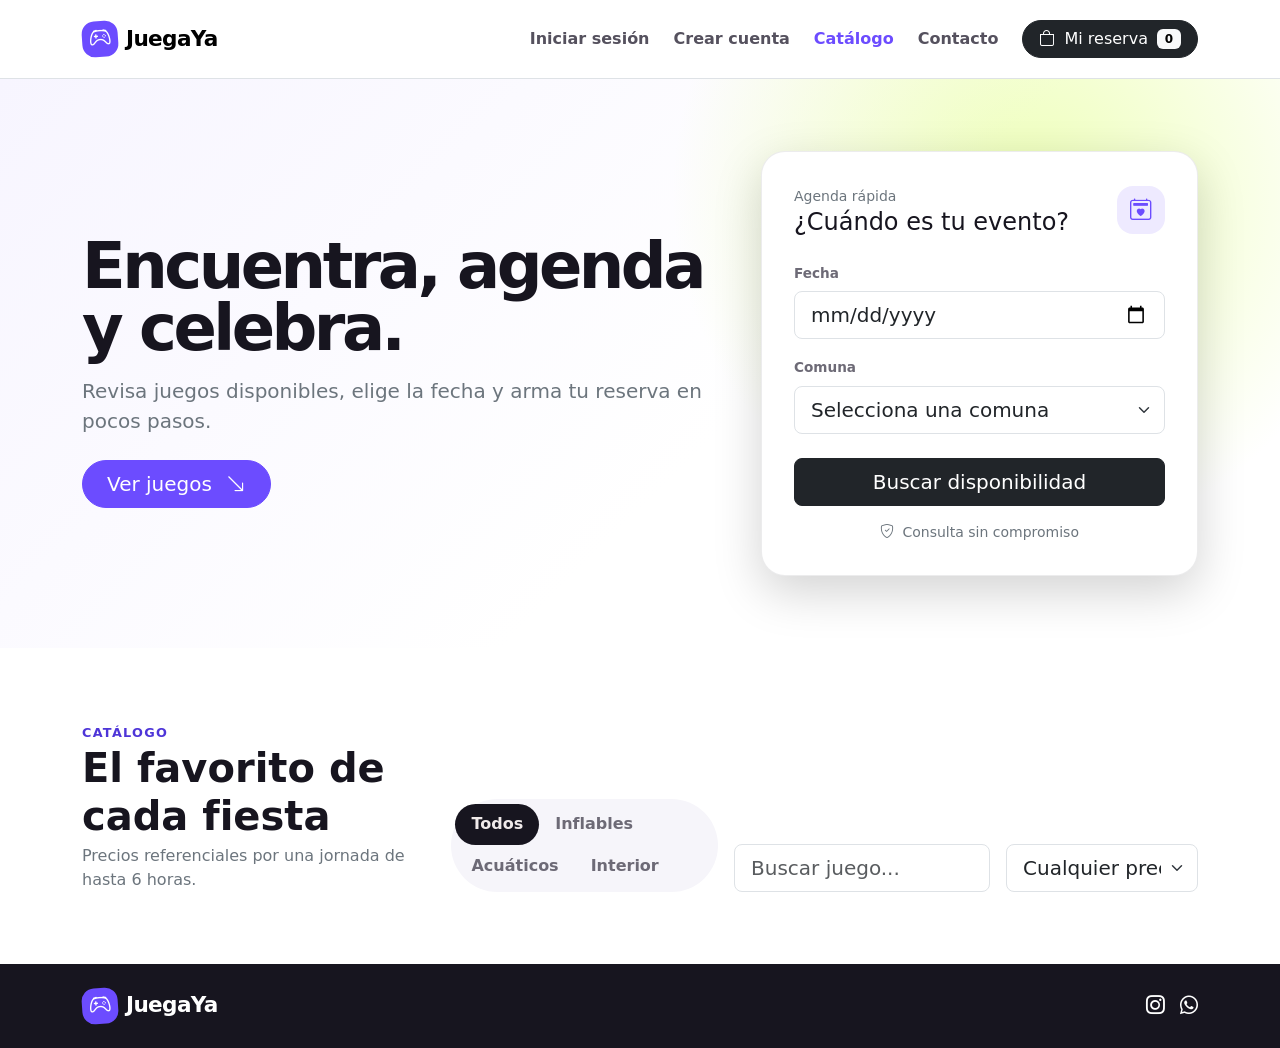
==== commit f1aca166: "funciones admind agregadas" ====
--- a/catalogo.html
+++ b/catalogo.html
@@ -82,132 +82,8 @@
           </div>
         </div>
 
-        <div class="row g-4" id="listaJuegos">
-          <div class="col-md-6 col-xl-4 game-item" id="juego-castillo" data-category="inflables">
-            <article class="game-card h-100">
-              <div class="game-image-wrap">
-                <a href="detalle-producto.html?id=castillo" aria-label="Ver detalle de Castillo Aventura">
-                  <img src="https://inflablesmidas.cl/attachments/Image/plaza-2022.jpg" class="game-image" alt="Castillo inflable colorido para niños">
-                </a>
-                <span class="status-badge"><i class="bi bi-check-circle-fill"></i> Disponible</span>
-                <button class="favorite-btn" aria-label="Agregar Castillo Aventura a favoritos"><i class="bi bi-heart"></i></button>
-              </div>
-              <div class="p-4">
-                <div class="d-flex justify-content-between align-items-start gap-2">
-                  <div><span class="game-type">INFLABLE</span><h3 class="h4 mt-1 mb-2"><a href="detalle-producto.html?id=castillo" class="text-reset text-decoration-none">Castillo Aventura</a></h3></div>
-                  <span class="rating"><i class="bi bi-star-fill"></i> 4,9</span>
-                </div>
-                <p class="text-secondary">Castillo con zona de salto y resbalín. Ideal para cumpleaños.</p>
-                <div class="game-meta"><span><i class="bi bi-people"></i> 7 niños</span><span><i class="bi bi-rulers"></i> 4,5 × 3 m</span></div>
-                <hr>
-                <div class="d-flex justify-content-between align-items-center">
-                  <div><span class="price">$45.000</span><small class="text-secondary d-block">por jornada</small></div>
-                  <button class="btn btn-outline-dark rounded-pill add-btn" data-id="castillo" data-name="Castillo Aventura" data-price="45000">Agregar</button>
-                </div>
-              </div>
-            </article>
-          </div>
-
-          <div class="col-md-6 col-xl-4 game-item" id="juego-tobogan" data-category="acuaticos inflables">
-            <article class="game-card h-100 featured-card">
-              <div class="game-image-wrap">
-                <a href="detalle-producto.html?id=tobogan" aria-label="Ver detalle de Tobogán Jungla">
-                  <img src="https://rentaparty.cl/wp-content/uploads/2025/10/1000589305-1024x1024.jpg" class="game-image" alt="Tobogán inflable acuático con temática de jungla">
-                </a>
-                <span class="status-badge"><i class="bi bi-check-circle-fill"></i> Disponible</span>
-                <button class="favorite-btn" aria-label="Agregar Tobogán Jungla a favoritos"><i class="bi bi-heart"></i></button>
-              </div>
-              <div class="p-4">
-                <div class="d-flex justify-content-between align-items-start gap-2">
-                  <div><span class="game-type">ACUÁTICO</span><h3 class="h4 mt-1 mb-2"><a href="detalle-producto.html?id=tobogan" class="text-reset text-decoration-none">Tobogán Jungla</a></h3></div>
-                  <span class="rating"><i class="bi bi-star-fill"></i> 4,8</span>
-                </div>
-                <p class="text-secondary">Tobogán de gran formato con piscina de poca profundidad.</p>
-                <div class="game-meta"><span><i class="bi bi-people"></i> 10 niños</span><span><i class="bi bi-rulers"></i> 5 × 5 m</span></div>
-                <hr>
-                <div class="d-flex justify-content-between align-items-center">
-                  <div><span class="price">$95.000</span><small class="text-secondary d-block">por jornada</small></div>
-                  <button class="btn btn-outline-dark rounded-pill add-btn" data-id="tobogan" data-name="Tobogán Jungla" data-price="95000">Agregar</button>
-                </div>
-              </div>
-            </article>
-          </div>
-
-          <div class="col-md-6 col-xl-4 game-item" id="juego-arcade" data-category="interior">
-            <article class="game-card h-100">
-              <div class="game-image-wrap arcade-visual" role="img" aria-label="Máquina arcade de juegos retro">
-                <a href="detalle-producto.html?id=arcade" class="text-reset text-decoration-none" aria-label="Ver detalle de Arcade Retro">
-                  <i class="bi bi-joystick"></i><span>ARCADE</span>
-                </a>
-                <span class="status-badge"><i class="bi bi-check-circle-fill"></i> Disponible</span>
-                <button class="favorite-btn" aria-label="Agregar Arcade Retro a favoritos"><i class="bi bi-heart"></i></button>
-              </div>
-              <div class="p-4">
-                <div class="d-flex justify-content-between align-items-start gap-2">
-                  <div><span class="game-type">INTERIOR</span><h3 class="h4 mt-1 mb-2"><a href="detalle-producto.html?id=arcade" class="text-reset text-decoration-none">Arcade Retro</a></h3></div>
-                  <span class="rating"><i class="bi bi-star-fill"></i> 4,7</span>
-                </div>
-                <p class="text-secondary">Máquina multijuegos para competir y revivir los clásicos.</p>
-                <div class="game-meta"><span><i class="bi bi-people"></i> 2 jugadores</span><span><i class="bi bi-plug"></i> 220 V</span></div>
-                <hr>
-                <div class="d-flex justify-content-between align-items-center">
-                  <div><span class="price">$55.000</span><small class="text-secondary d-block">por jornada</small></div>
-                  <button class="btn btn-outline-dark rounded-pill add-btn" data-id="arcade" data-name="Arcade Retro" data-price="55000">Agregar</button>
-                </div>
-              </div>
-            </article>
-          </div>
-
-          <div class="col-md-6 col-xl-4 game-item" id="juego-taca-taca" data-category="interior">
-            <article class="game-card h-100">
-              <div class="game-image-wrap">
-                <a href="detalle-producto.html?id=taca-taca" aria-label="Ver detalle de Taca taca">
-                  <img src="https://colinainflables.imgix.net/producto/img_683a096bee7b25_97896834.jpg?fit=crop&amp;fm=webp&amp;h=600&amp;lossless=true&amp;q=25&amp;w=600" class="game-image" alt="Mesa de taca taca instalada sobre el césped">
-                </a>
-                <span class="status-badge"><i class="bi bi-check-circle-fill"></i> Disponible</span>
-                <button class="favorite-btn" aria-label="Agregar Taca taca a favoritos"><i class="bi bi-heart"></i></button>
-              </div>
-              <div class="p-4">
-                <div class="d-flex justify-content-between align-items-start gap-2">
-                  <div><span class="game-type">INTERIOR</span><h3 class="h4 mt-1 mb-2"><a href="detalle-producto.html?id=taca-taca" class="text-reset text-decoration-none">Taca taca</a></h3></div>
-                  <span class="rating"><i class="bi bi-star-fill"></i> 4,8</span>
-                </div>
-                <p class="text-secondary">Mesa de fútbol para partidos rápidos entre amigos y familia.</p>
-                <div class="game-meta"><span><i class="bi bi-people"></i> 4 jugadores</span><span><i class="bi bi-lightning"></i> Sin corriente</span></div>
-                <hr>
-                <div class="d-flex justify-content-between align-items-center">
-                  <div><span class="price">$45.000</span><small class="text-secondary d-block">por jornada</small></div>
-                  <button class="btn btn-outline-dark rounded-pill add-btn" data-id="taca-taca" data-name="Taca taca" data-price="45000">Agregar</button>
-                </div>
-              </div>
-            </article>
-          </div>
-
-          <div class="col-md-6 col-xl-4 game-item" id="juego-hockey" data-category="interior">
-            <article class="game-card h-100">
-              <div class="game-image-wrap">
-                <a href="detalle-producto.html?id=hockey" aria-label="Ver detalle de Hockey">
-                  <img src="https://www.juegosbabymandi.cl/img/air-hockey-grande.jpg" class="game-image" alt="Mesa de air hockey con dos discos rojos">
-                </a>
-                <span class="status-badge"><i class="bi bi-check-circle-fill"></i> Disponible</span>
-                <button class="favorite-btn" aria-label="Agregar Hockey a favoritos"><i class="bi bi-heart"></i></button>
-              </div>
-              <div class="p-4">
-                <div class="d-flex justify-content-between align-items-start gap-2">
-                  <div><span class="game-type">INTERIOR</span><h3 class="h4 mt-1 mb-2"><a href="detalle-producto.html?id=hockey" class="text-reset text-decoration-none">Hockey</a></h3></div>
-                  <span class="rating"><i class="bi bi-star-fill"></i> 4,9</span>
-                </div>
-                <p class="text-secondary">Air hockey de tamaño completo para duelos llenos de velocidad.</p>
-                <div class="game-meta"><span><i class="bi bi-people"></i> 2 jugadores</span><span><i class="bi bi-plug"></i> 220 V</span></div>
-                <hr>
-                <div class="d-flex justify-content-between align-items-center">
-                  <div><span class="price">$70.000</span><small class="text-secondary d-block">por jornada</small></div>
-                  <button class="btn btn-outline-dark rounded-pill add-btn" data-id="hockey" data-name="Hockey" data-price="70000">Agregar</button>
-                </div>
-              </div>
-            </article>
-          </div>
-        </div>
+        <!-- Este contenedor arranca vacío: app.js lo llena leyendo los juegos que vienen de admin.html (o los de siempre si nunca se ha abierto el admin) -->
+        <div class="row g-4" id="listaJuegos"></div>
 
         <div class="empty-state d-none" id="sinResultados"><i class="bi bi-search"></i><h3>No hay juegos en esta categoría</h3><p>Prueba con otro filtro.</p></div>
       </div>
